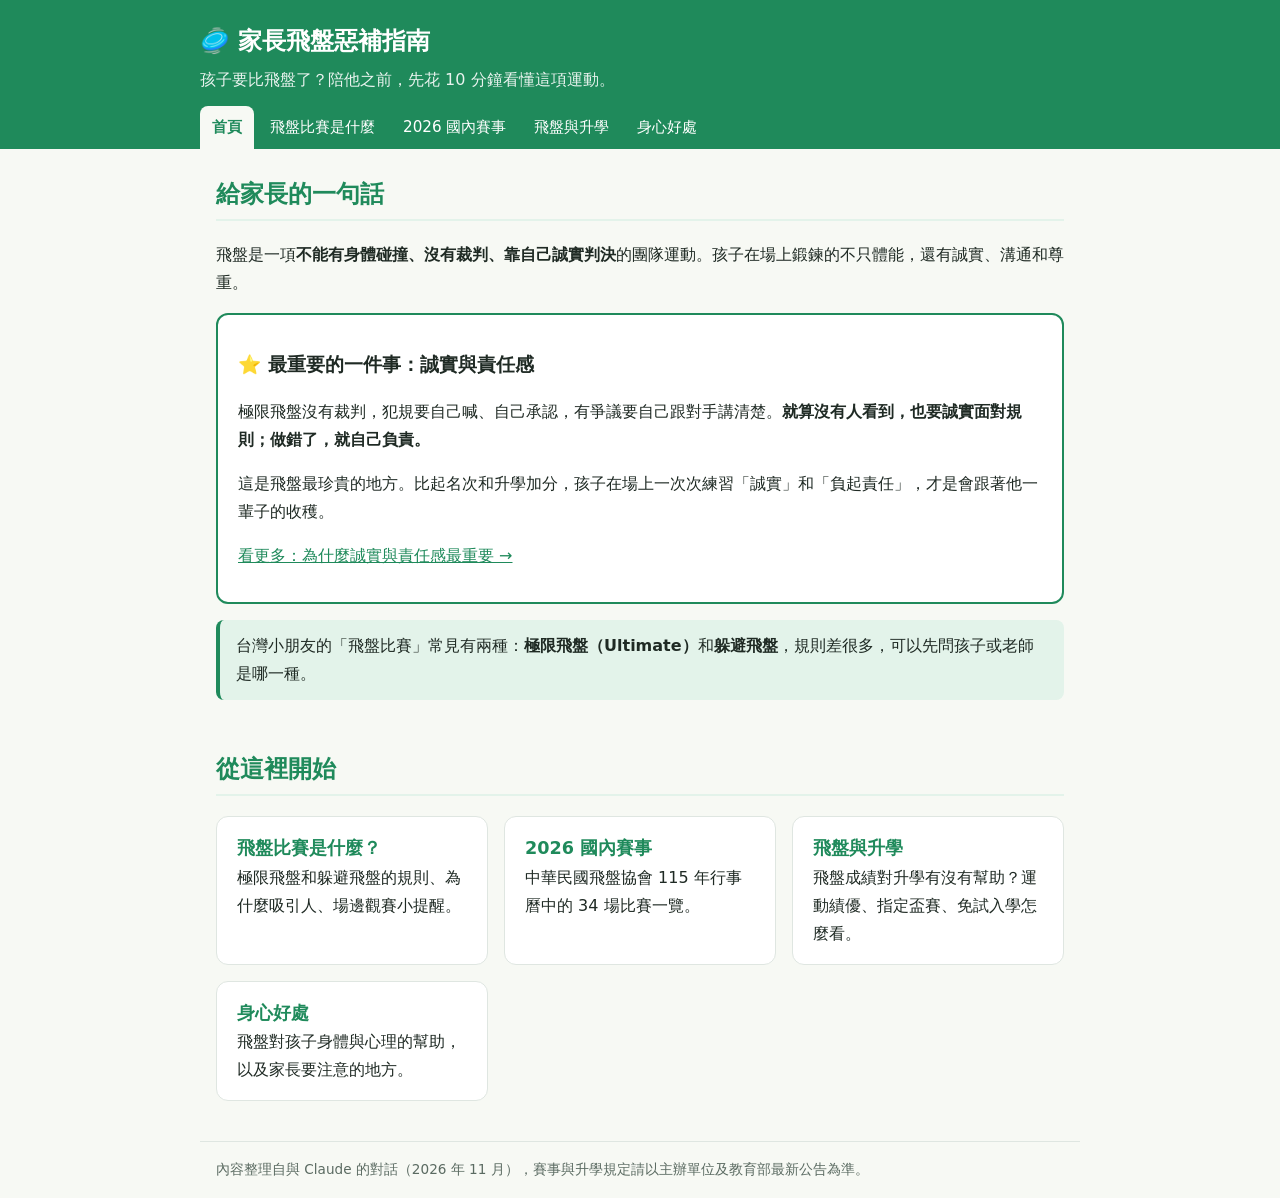
==== index.html @ 4c8a134f "家長飛盤惡補指南：初版網站 Co-Authored-By: Claude Opus 5.5 <noreply@anthropic.com>" ====
<!doctype html>
<html lang="zh-Hant-TW">
<head>
<meta charset="utf-8">
<meta name="viewport" content="width=device-width, initial-scale=1">
<title>家長飛盤惡補指南</title>
<link rel="stylesheet" href="style.css">
</head>
<body>
<header class="site"><div class="inner">
  <h1>🥏 家長飛盤惡補指南</h1>
  <p>孩子要比飛盤了？陪他之前，先花 10 分鐘看懂這項運動。</p>
  <nav>
    <a href="index.html" class="active">首頁</a>
    <a href="what.html">飛盤比賽是什麼</a>
    <a href="events.html">2026 國內賽事</a>
    <a href="admission.html">飛盤與升學</a>
    <a href="benefits.html">身心好處</a>
  </nav>
</div></header>
<main>
  <h2>給家長的一句話</h2>
  <p>飛盤是一項<strong>不能有身體碰撞、沒有裁判、靠自己誠實判決</strong>的團隊運動。孩子在場上鍛鍊的不只體能，還有誠實、溝通和尊重。</p>

  <div class="card" style="border:2px solid var(--accent)">
    <h3>⭐ 最重要的一件事：誠實與責任感</h3>
    <p>極限飛盤沒有裁判，犯規要自己喊、自己承認，有爭議要自己跟對手講清楚。<strong>就算沒有人看到，也要誠實面對規則；做錯了，就自己負責。</strong></p>
    <p>這是飛盤最珍貴的地方。比起名次和升學加分，孩子在場上一次次練習「誠實」和「負起責任」，才是會跟著他一輩子的收穫。</p>
    <p><a href="benefits.html#honesty">看更多：為什麼誠實與責任感最重要 →</a></p>
  </div>

  <div class="note">台灣小朋友的「飛盤比賽」常見有兩種：<strong>極限飛盤（Ultimate）</strong>和<strong>躲避飛盤</strong>，規則差很多，可以先問孩子或老師是哪一種。</div>

  <h2>從這裡開始</h2>
  <div class="grid">
    <a class="card" href="what.html"><strong>飛盤比賽是什麼？</strong><br>極限飛盤和躲避飛盤的規則、為什麼吸引人、場邊觀賽小提醒。</a>
    <a class="card" href="events.html"><strong>2026 國內賽事</strong><br>中華民國飛盤協會 115 年行事曆中的 34 場比賽一覽。</a>
    <a class="card" href="admission.html"><strong>飛盤與升學</strong><br>飛盤成績對升學有沒有幫助？運動績優、指定盃賽、免試入學怎麼看。</a>
    <a class="card" href="benefits.html"><strong>身心好處</strong><br>飛盤對孩子身體與心理的幫助，以及家長要注意的地方。</a>
  </div>
</main>
<footer>內容整理自與 Claude 的對話（2026 年 11 月），賽事與升學規定請以主辦單位及教育部最新公告為準。</footer>
</body>
</html>
---- style.css ----
:root {
  --bg: #f7f9f4;
  --card: #ffffff;
  --text: #1f2a24;
  --muted: #5b6b62;
  --accent: #1f8a5b;
  --accent-soft: #e3f3ea;
  --warn: #b45309;
  --warn-soft: #fef3e2;
  --border: #dfe6e1;
}
@media (prefers-color-scheme: dark) {
  :root {
    --bg: #121714;
    --card: #1b221e;
    --text: #e7ede9;
    --muted: #a3b2a9;
    --accent: #4cc38a;
    --accent-soft: #1f3329;
    --warn: #f5a524;
    --warn-soft: #33281a;
    --border: #2c3731;
  }
}
* { box-sizing: border-box; }
body {
  margin: 0;
  background: var(--bg);
  color: var(--text);
  font-family: "Noto Sans TC", "Microsoft JhengHei", "PingFang TC", system-ui, sans-serif;
  line-height: 1.75;
}
header.site {
  background: var(--accent);
  color: #fff;
  padding: 20px 16px 0;
}
header.site .inner, main, footer { max-width: 880px; margin: 0 auto; }
header.site h1 { margin: 0; font-size: 1.5rem; }
header.site p { margin: 4px 0 12px; opacity: .9; }
nav { display: flex; flex-wrap: wrap; gap: 4px; }
nav a {
  color: #fff;
  text-decoration: none;
  padding: 8px 12px;
  border-radius: 8px 8px 0 0;
  font-size: .95rem;
}
nav a:hover { background: rgba(255,255,255,.15); }
nav a.active { background: var(--bg); color: var(--accent); font-weight: 700; }
main { padding: 24px 16px 40px; }
h2 { color: var(--accent); border-bottom: 2px solid var(--accent-soft); padding-bottom: 4px; margin-top: 2em; }
h2:first-child { margin-top: 0; }
h3 { margin-bottom: .3em; }
a { color: var(--accent); }
.card {
  background: var(--card);
  border: 1px solid var(--border);
  border-radius: 12px;
  padding: 16px 20px;
  margin: 16px 0;
}
.grid { display: grid; grid-template-columns: repeat(auto-fit, minmax(220px, 1fr)); gap: 16px; }
.grid a.card { display: block; text-decoration: none; color: var(--text); margin: 0; }
.grid a.card:hover { border-color: var(--accent); }
.grid a.card strong { color: var(--accent); font-size: 1.1rem; }
.note { background: var(--accent-soft); border-left: 4px solid var(--accent); padding: 12px 16px; border-radius: 8px; margin: 16px 0; }
.warn { background: var(--warn-soft); border-left: 4px solid var(--warn); padding: 12px 16px; border-radius: 8px; margin: 16px 0; }
.table-wrap { overflow-x: auto; }
table { border-collapse: collapse; width: 100%; background: var(--card); font-size: .95rem; }
th, td { border: 1px solid var(--border); padding: 8px 10px; text-align: left; vertical-align: top; }
th { background: var(--accent-soft); white-space: nowrap; }
td:first-child { white-space: nowrap; }
tr.hl td { background: var(--warn-soft); font-weight: 700; }
.tag { display: inline-block; font-size: .8rem; padding: 0 8px; border-radius: 999px; background: var(--accent-soft); color: var(--accent); }
footer { padding: 16px; color: var(--muted); font-size: .85rem; border-top: 1px solid var(--border); }
footer ul { padding-left: 20px; }
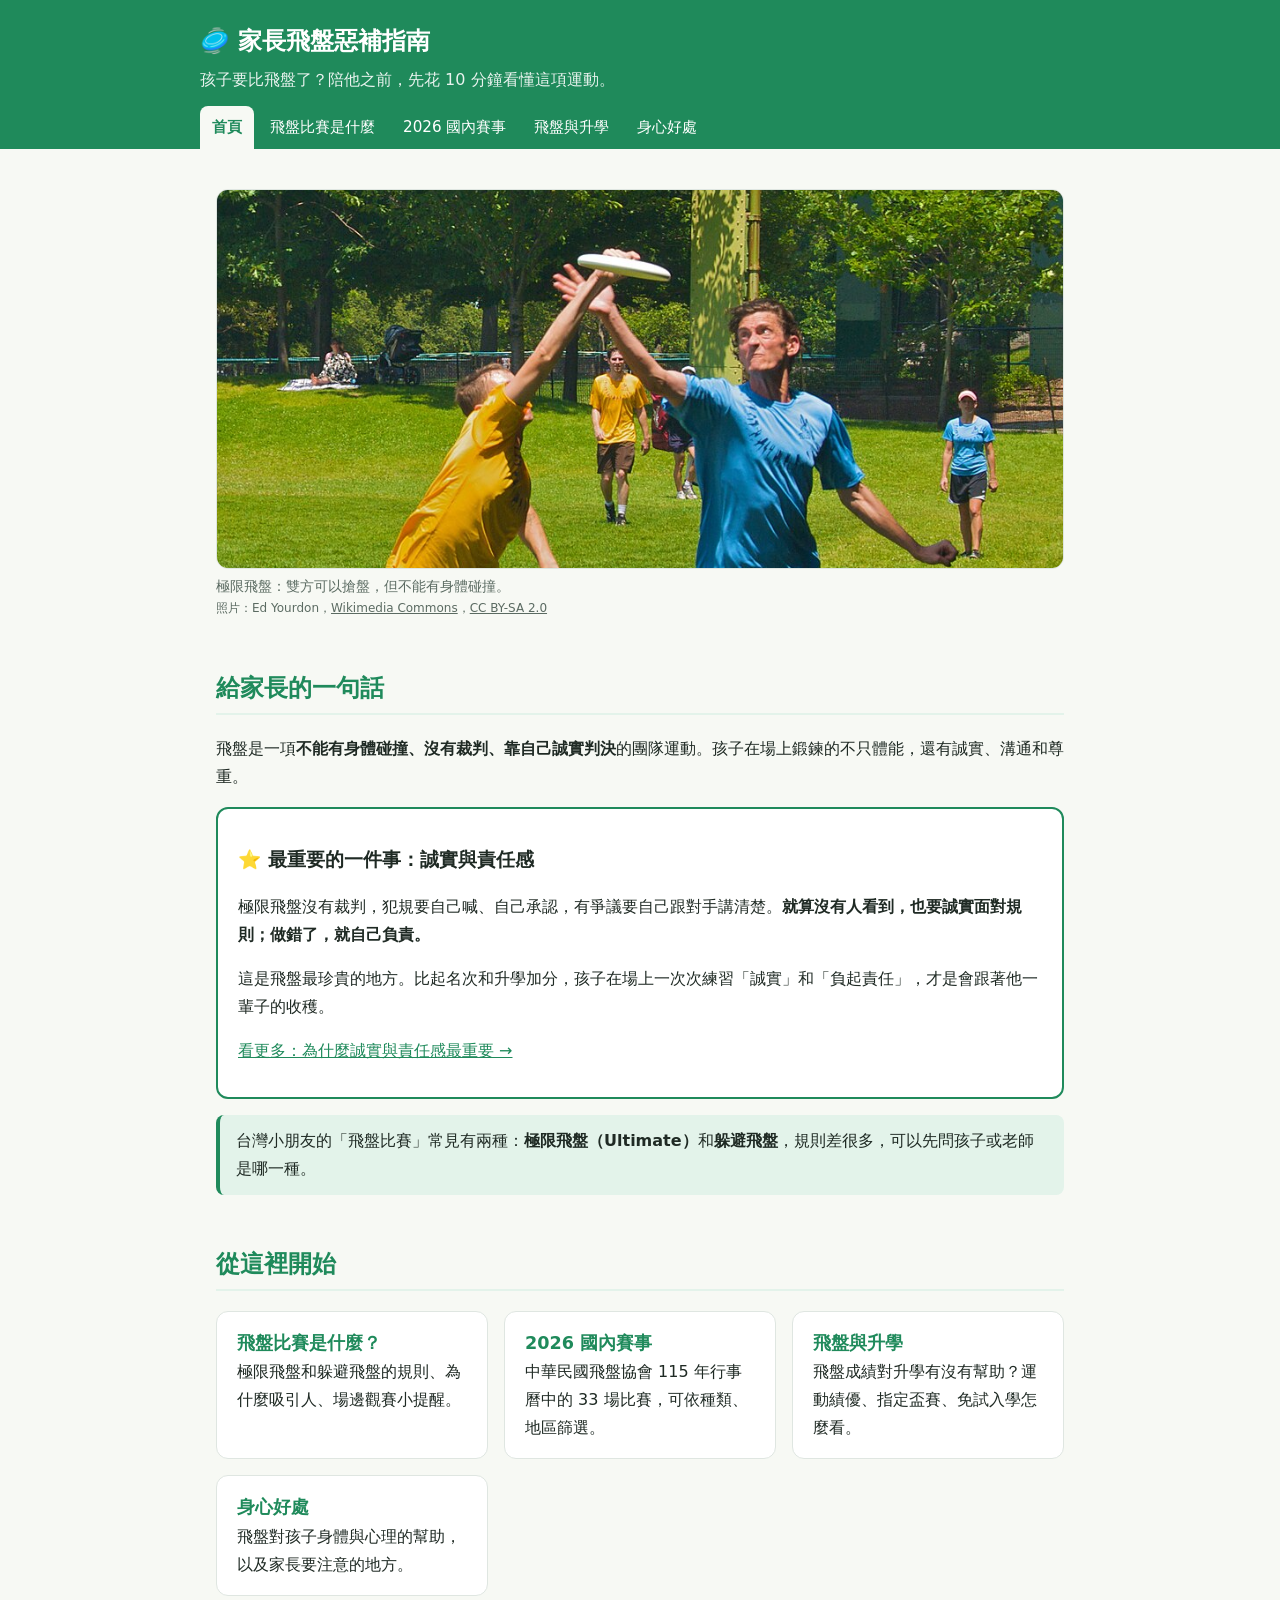
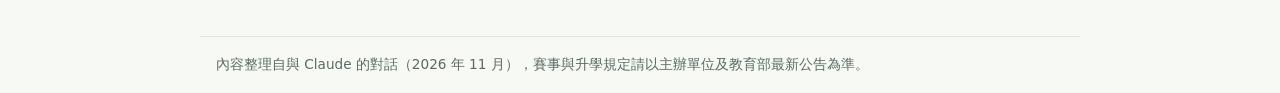
==== commit f9246ba2: "優化 2026 賽事頁並加入圖片 - 賽事頁改為可依種類、地區、學生賽事篩選，自動標示已結束／還有幾天 - 加入下一場比賽提示與統計 - 修正賽事總數為 33 場 - 加入 Wikimedia Com" ====
--- a/index.html
+++ b/index.html
@@ -19,6 +19,13 @@
   </nav>
 </div></header>
 <main>
+  <figure class="hero">
+    <img src="images/ultimate-game.jpg" alt="兩名極限飛盤球員在草地上同時跳起爭搶飛盤" width="960" height="997">
+    <figcaption>極限飛盤：雙方可以搶盤，但不能有身體碰撞。
+      <span class="credit">照片：Ed Yourdon，<a href="https://commons.wikimedia.org/wiki/File:Ultimate_frisbee,_Jul_2009_-_27.jpg">Wikimedia Commons</a>，<a href="https://creativecommons.org/licenses/by-sa/2.0/">CC BY-SA 2.0</a></span>
+    </figcaption>
+  </figure>
+
   <h2>給家長的一句話</h2>
   <p>飛盤是一項<strong>不能有身體碰撞、沒有裁判、靠自己誠實判決</strong>的團隊運動。孩子在場上鍛鍊的不只體能，還有誠實、溝通和尊重。</p>
 
@@ -34,7 +41,7 @@
   <h2>從這裡開始</h2>
   <div class="grid">
     <a class="card" href="what.html"><strong>飛盤比賽是什麼？</strong><br>極限飛盤和躲避飛盤的規則、為什麼吸引人、場邊觀賽小提醒。</a>
-    <a class="card" href="events.html"><strong>2026 國內賽事</strong><br>中華民國飛盤協會 115 年行事曆中的 34 場比賽一覽。</a>
+    <a class="card" href="events.html"><strong>2026 國內賽事</strong><br>中華民國飛盤協會 115 年行事曆中的 33 場比賽，可依種類、地區篩選。</a>
     <a class="card" href="admission.html"><strong>飛盤與升學</strong><br>飛盤成績對升學有沒有幫助？運動績優、指定盃賽、免試入學怎麼看。</a>
     <a class="card" href="benefits.html"><strong>身心好處</strong><br>飛盤對孩子身體與心理的幫助，以及家長要注意的地方。</a>
   </div>
--- a/style.css
+++ b/style.css
@@ -73,5 +73,60 @@
 td:first-child { white-space: nowrap; }
 tr.hl td { background: var(--warn-soft); font-weight: 700; }
 .tag { display: inline-block; font-size: .8rem; padding: 0 8px; border-radius: 999px; background: var(--accent-soft); color: var(--accent); }
+/* 圖片 */
+figure { margin: 16px 0; }
+figure img { width: 100%; height: auto; display: block; border-radius: 12px; border: 1px solid var(--border); }
+figure.hero img { max-height: 380px; object-fit: cover; object-position: center 30%; }
+figure.side { max-width: 420px; }
+figcaption { font-size: .85rem; color: var(--muted); margin-top: 6px; }
+figcaption .credit { display: block; font-size: .75rem; }
+figcaption .credit a { color: var(--muted); }
+.fig-grid { display: grid; grid-template-columns: repeat(auto-fit, minmax(240px, 1fr)); gap: 16px; }
+.fig-grid figure { margin: 0; }
+.fig-grid img { aspect-ratio: 4 / 3; object-fit: cover; }
+
+/* 賽事頁 */
+.next-banner { display: flex; flex-direction: column; gap: 2px; background: var(--accent); color: #fff; border-radius: 12px; padding: 14px 18px; margin: 16px 0; }
+.next-banner strong { font-size: 1.15rem; }
+.next-label { font-size: .85rem; opacity: .9; }
+.stats { display: grid; grid-template-columns: repeat(auto-fit, minmax(120px, 1fr)); gap: 10px; margin: 16px 0; }
+.stat { background: var(--card); border: 1px solid var(--border); border-radius: 12px; padding: 10px 12px; text-align: center; }
+.stat b { display: block; font-size: 1.6rem; color: var(--accent); line-height: 1.2; }
+.stat span { font-size: .8rem; color: var(--muted); }
+.filter-row { display: flex; gap: 10px; align-items: flex-start; margin: 6px 0; }
+.filter-label { flex: 0 0 auto; font-weight: 700; padding-top: 5px; min-width: 2.5em; }
+.chips { display: flex; flex-wrap: wrap; gap: 6px; }
+.chip { font: inherit; font-size: .9rem; border: 1px solid var(--border); background: var(--bg); color: var(--text); border-radius: 999px; padding: 4px 12px; cursor: pointer; }
+.chip:hover { border-color: var(--accent); }
+.chip[aria-pressed="true"] { background: var(--accent); border-color: var(--accent); color: #fff; }
+.result-count { margin: 8px 0 0; color: var(--muted); font-size: .9rem; }
+h3.month { margin: 24px 0 8px; color: var(--accent); }
+.muted { color: var(--muted); font-weight: 400; font-size: .85rem; }
+.event { display: grid; grid-template-columns: 150px 1fr auto; gap: 12px; align-items: center; background: var(--card); border: 1px solid var(--border); border-radius: 12px; padding: 12px 16px; margin: 8px 0; }
+.event.big { border-left: 4px solid var(--accent); }
+.event.past { opacity: .55; }
+.event.postponed .ev-name { text-decoration: line-through; }
+.ev-date { font-weight: 700; font-size: .92rem; }
+.ev-name { font-weight: 700; }
+.ev-meta { font-size: .88rem; color: var(--muted); }
+.ev-tags { margin-top: 4px; display: flex; gap: 6px; flex-wrap: wrap; }
+.tag.kid { background: #e8eefc; color: #2f54b8; }
+.tag.warn-tag { background: var(--warn-soft); color: var(--warn); }
+.ev-status { font-size: .82rem; font-weight: 700; white-space: nowrap; padding: 2px 10px; border-radius: 999px; }
+.s-past { color: var(--muted); }
+.s-upcoming { background: var(--accent-soft); color: var(--accent); }
+.s-live { background: var(--accent); color: #fff; }
+.s-postponed { background: var(--warn-soft); color: var(--warn); }
+.empty { color: var(--muted); text-align: center; padding: 24px; }
+details.glossary summary { cursor: pointer; }
+@media (max-width: 600px) {
+  .event { grid-template-columns: 1fr auto; }
+  .ev-date { grid-column: 1 / -1; }
+  .filter-row { flex-direction: column; gap: 4px; }
+}
+@media (prefers-color-scheme: dark) {
+  .tag.kid { background: #1f2a44; color: #9db6f5; }
+}
+
 footer { padding: 16px; color: var(--muted); font-size: .85rem; border-top: 1px solid var(--border); }
 footer ul { padding-left: 20px; }
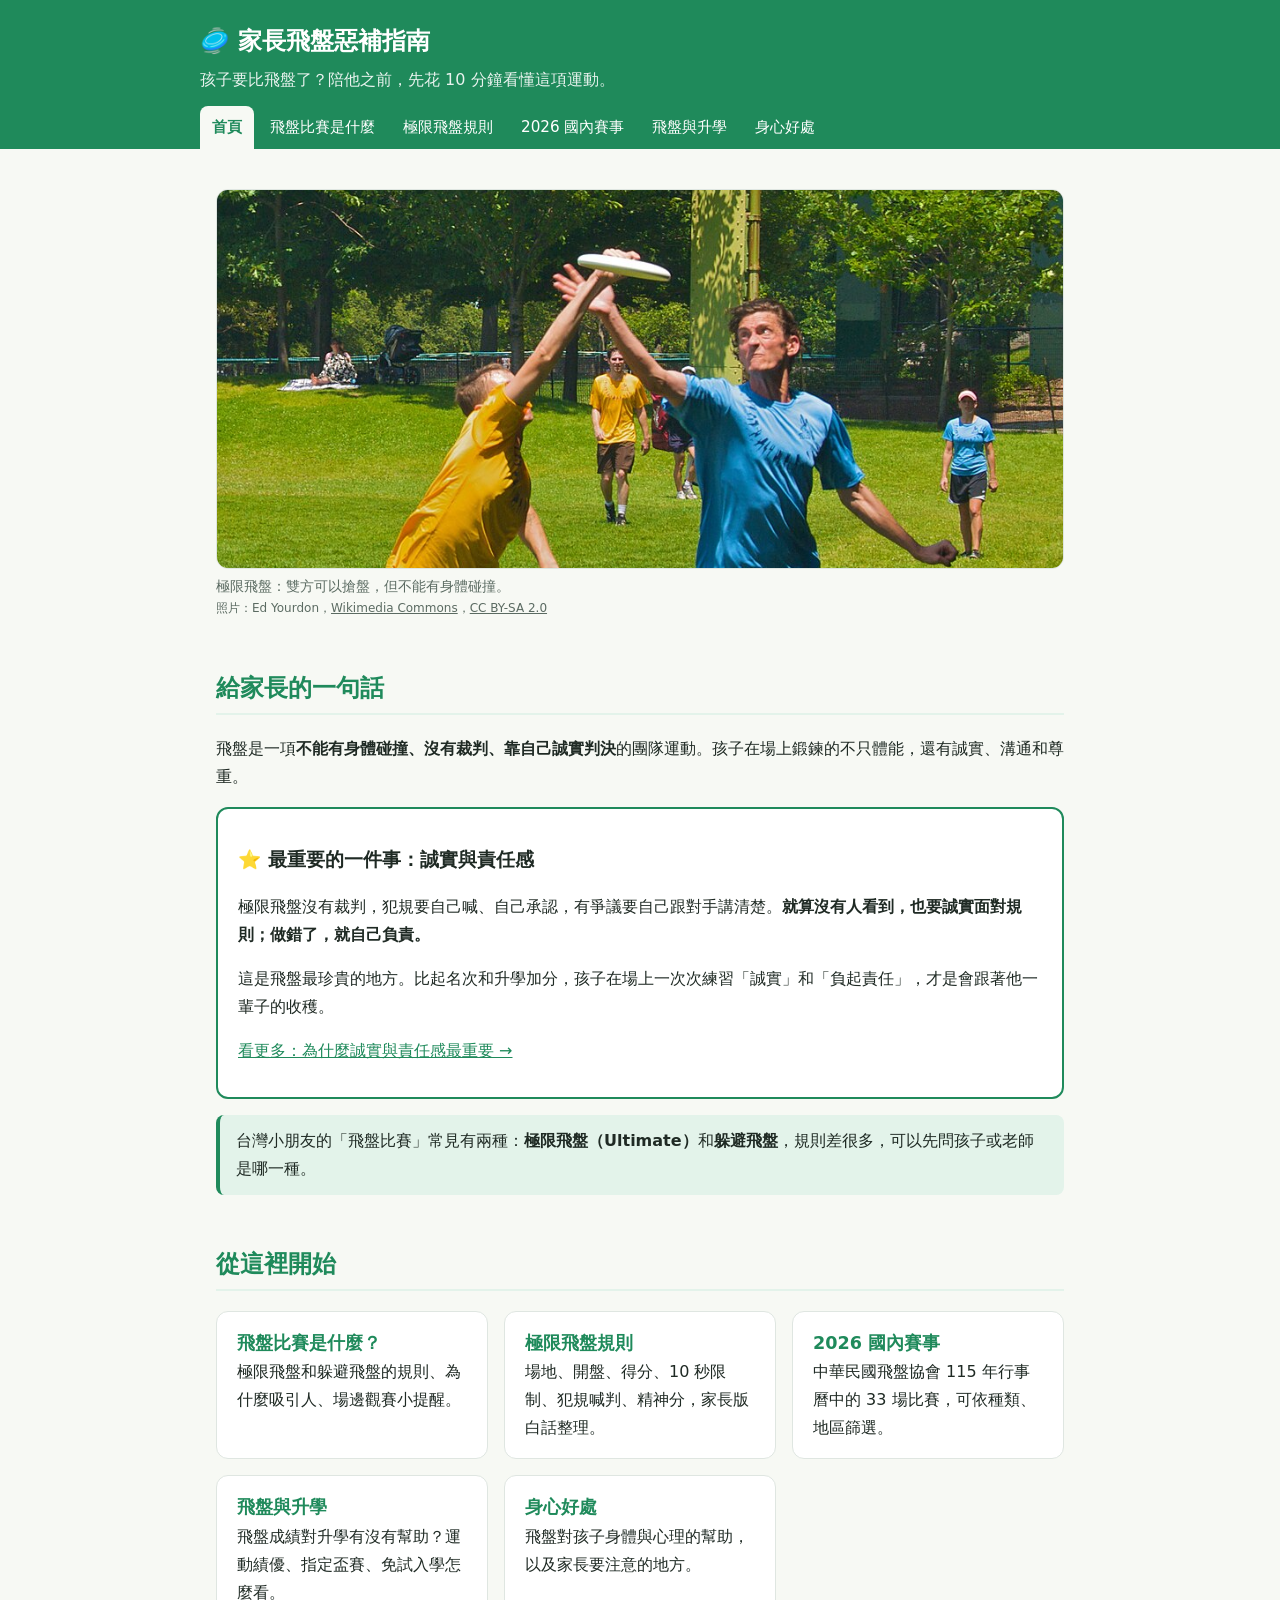
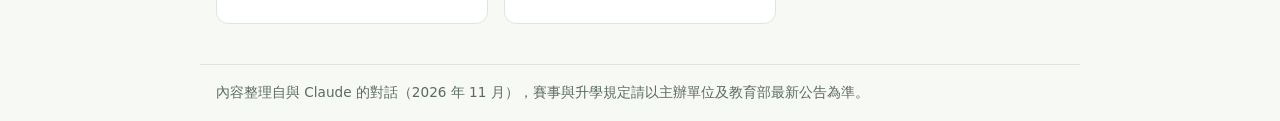
==== commit 192b973b: "新增極限飛盤規則頁 - 場地示意圖、開盤、得分、拿盤限制、換攻守、犯規喊判、換人、精神分、兒童賽調整 - 各頁導覽列加入規則頁連結  Co-Authored-By: Claude Opus 5.5 <" ====
--- a/index.html
+++ b/index.html
@@ -13,6 +13,7 @@
   <nav>
     <a href="index.html" class="active">首頁</a>
     <a href="what.html">飛盤比賽是什麼</a>
+    <a href="rules.html">極限飛盤規則</a>
     <a href="events.html">2026 國內賽事</a>
     <a href="admission.html">飛盤與升學</a>
     <a href="benefits.html">身心好處</a>
@@ -41,6 +42,7 @@
   <h2>從這裡開始</h2>
   <div class="grid">
     <a class="card" href="what.html"><strong>飛盤比賽是什麼？</strong><br>極限飛盤和躲避飛盤的規則、為什麼吸引人、場邊觀賽小提醒。</a>
+    <a class="card" href="rules.html"><strong>極限飛盤規則</strong><br>場地、開盤、得分、10 秒限制、犯規喊判、精神分，家長版白話整理。</a>
     <a class="card" href="events.html"><strong>2026 國內賽事</strong><br>中華民國飛盤協會 115 年行事曆中的 33 場比賽，可依種類、地區篩選。</a>
     <a class="card" href="admission.html"><strong>飛盤與升學</strong><br>飛盤成績對升學有沒有幫助？運動績優、指定盃賽、免試入學怎麼看。</a>
     <a class="card" href="benefits.html"><strong>身心好處</strong><br>飛盤對孩子身體與心理的幫助，以及家長要注意的地方。</a>
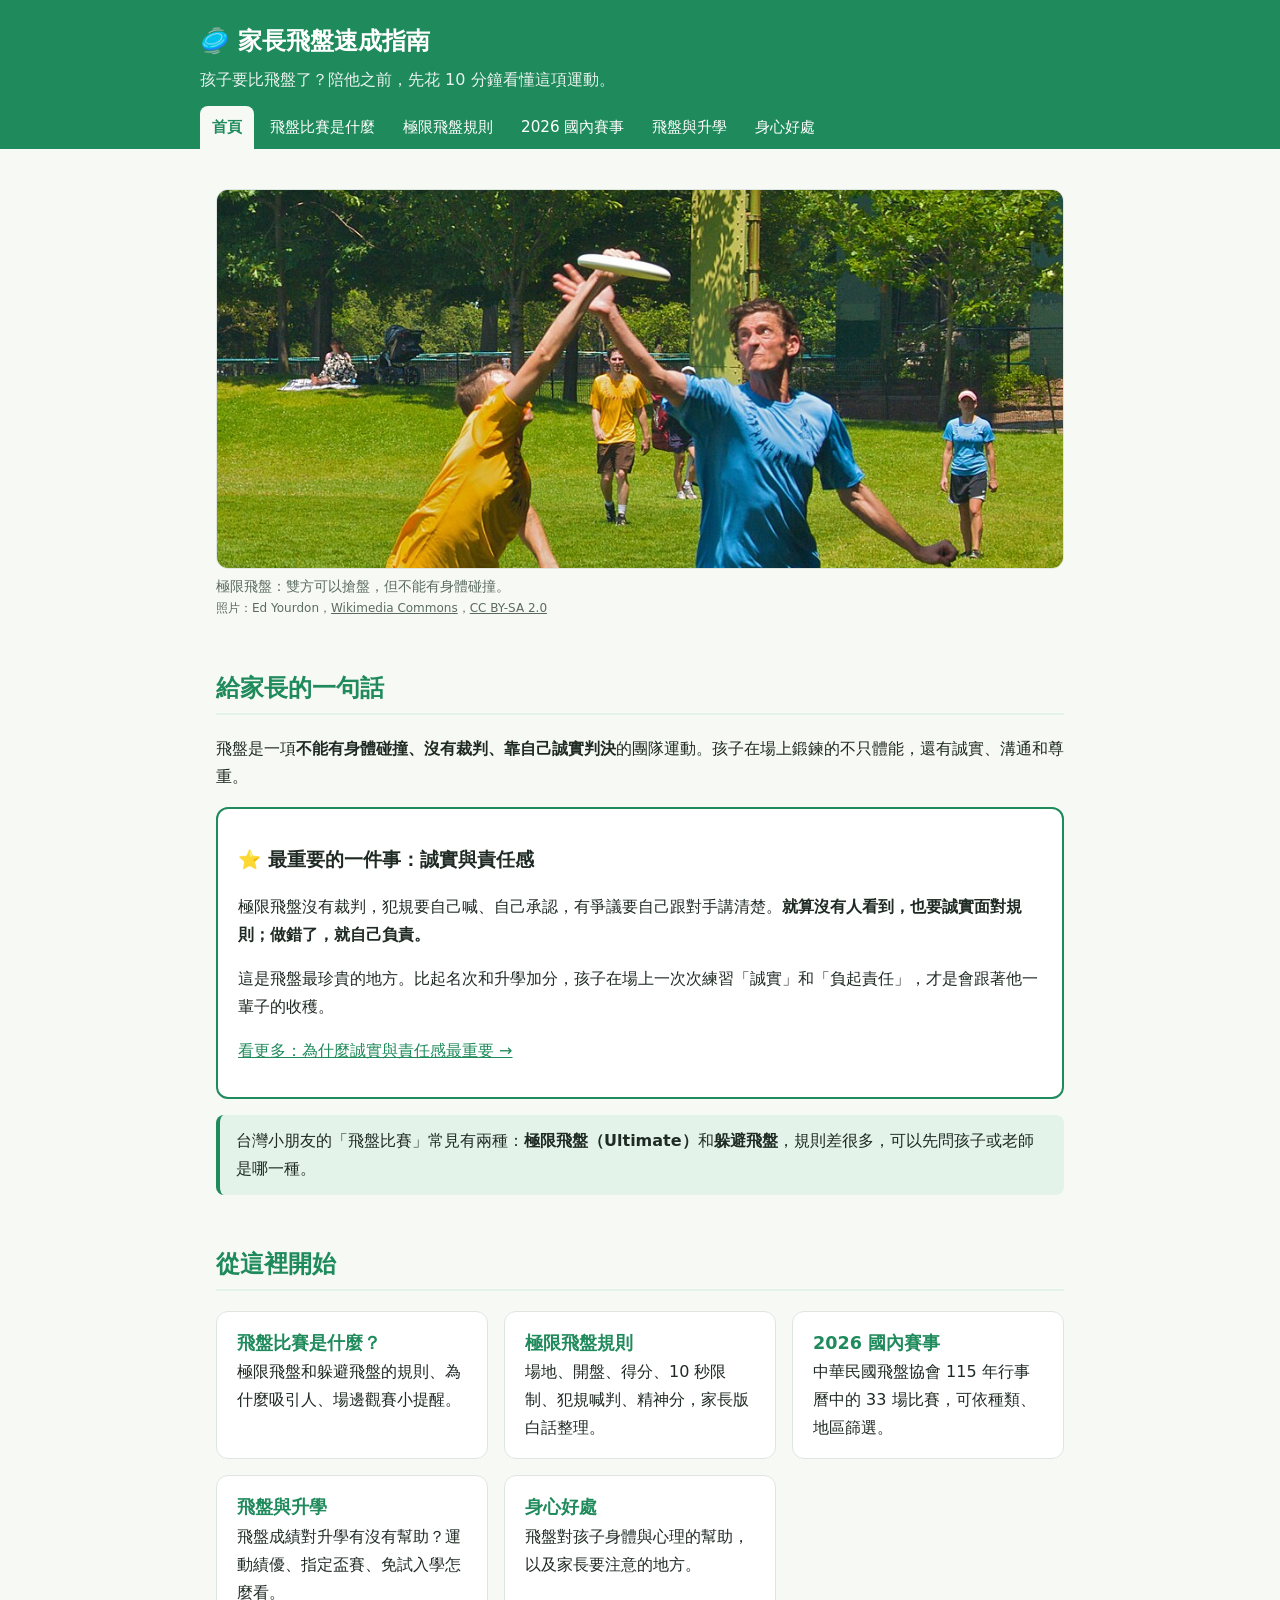
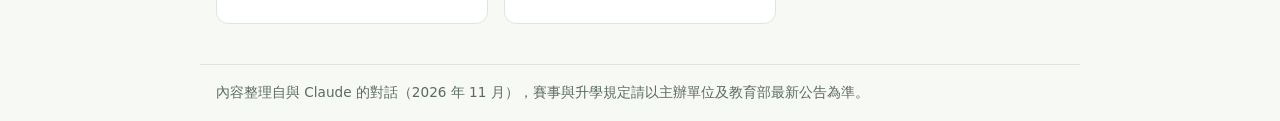
==== commit 4913c4c7: "網站更名為「家長飛盤速成指南」並加入分享縮圖 - 新增 1200x630 分享縮圖（og-image.png） - 各頁加入 Open Graph 與描述設定  Co-Authored-By: Cla" ====
--- a/index.html
+++ b/index.html
@@ -3,12 +3,28 @@
 <head>
 <meta charset="utf-8">
 <meta name="viewport" content="width=device-width, initial-scale=1">
-<title>家長飛盤惡補指南</title>
+<title>家長飛盤速成指南</title>
 <link rel="stylesheet" href="style.css">
+<link rel="icon" href="favicon.svg" type="image/svg+xml">
+<link rel="icon" href="favicon-32.png" type="image/png" sizes="32x32">
+<link rel="apple-touch-icon" href="apple-touch-icon.png">
+<meta name="theme-color" content="#1f8a5b">
+<meta name="description" content="孩子要比飛盤了？給家長的飛盤入門：規則、2026 國內賽事、升學、身心好處，最重要的是誠實與責任感。">
+<meta property="og:type" content="website">
+<meta property="og:site_name" content="家長飛盤速成指南">
+<meta property="og:title" content="家長飛盤速成指南">
+<meta property="og:description" content="孩子要比飛盤了？給家長的飛盤入門：規則、2026 國內賽事、升學、身心好處，最重要的是誠實與責任感。">
+<meta property="og:url" content="https://kuanyuhou.github.io/frisbee-guide/">
+<meta property="og:image" content="https://kuanyuhou.github.io/frisbee-guide/og-image.png">
+<meta property="og:image:width" content="1200">
+<meta property="og:image:height" content="630">
+<meta property="og:image:alt" content="家長飛盤速成指南：規則、賽事、升學、身心好處，誠實與責任感最重要">
+<meta property="og:locale" content="zh_TW">
+<meta name="twitter:card" content="summary_large_image">
 </head>
 <body>
 <header class="site"><div class="inner">
-  <h1>🥏 家長飛盤惡補指南</h1>
+  <h1>🥏 家長飛盤速成指南</h1>
   <p>孩子要比飛盤了？陪他之前，先花 10 分鐘看懂這項運動。</p>
   <nav>
     <a href="index.html" class="active">首頁</a>
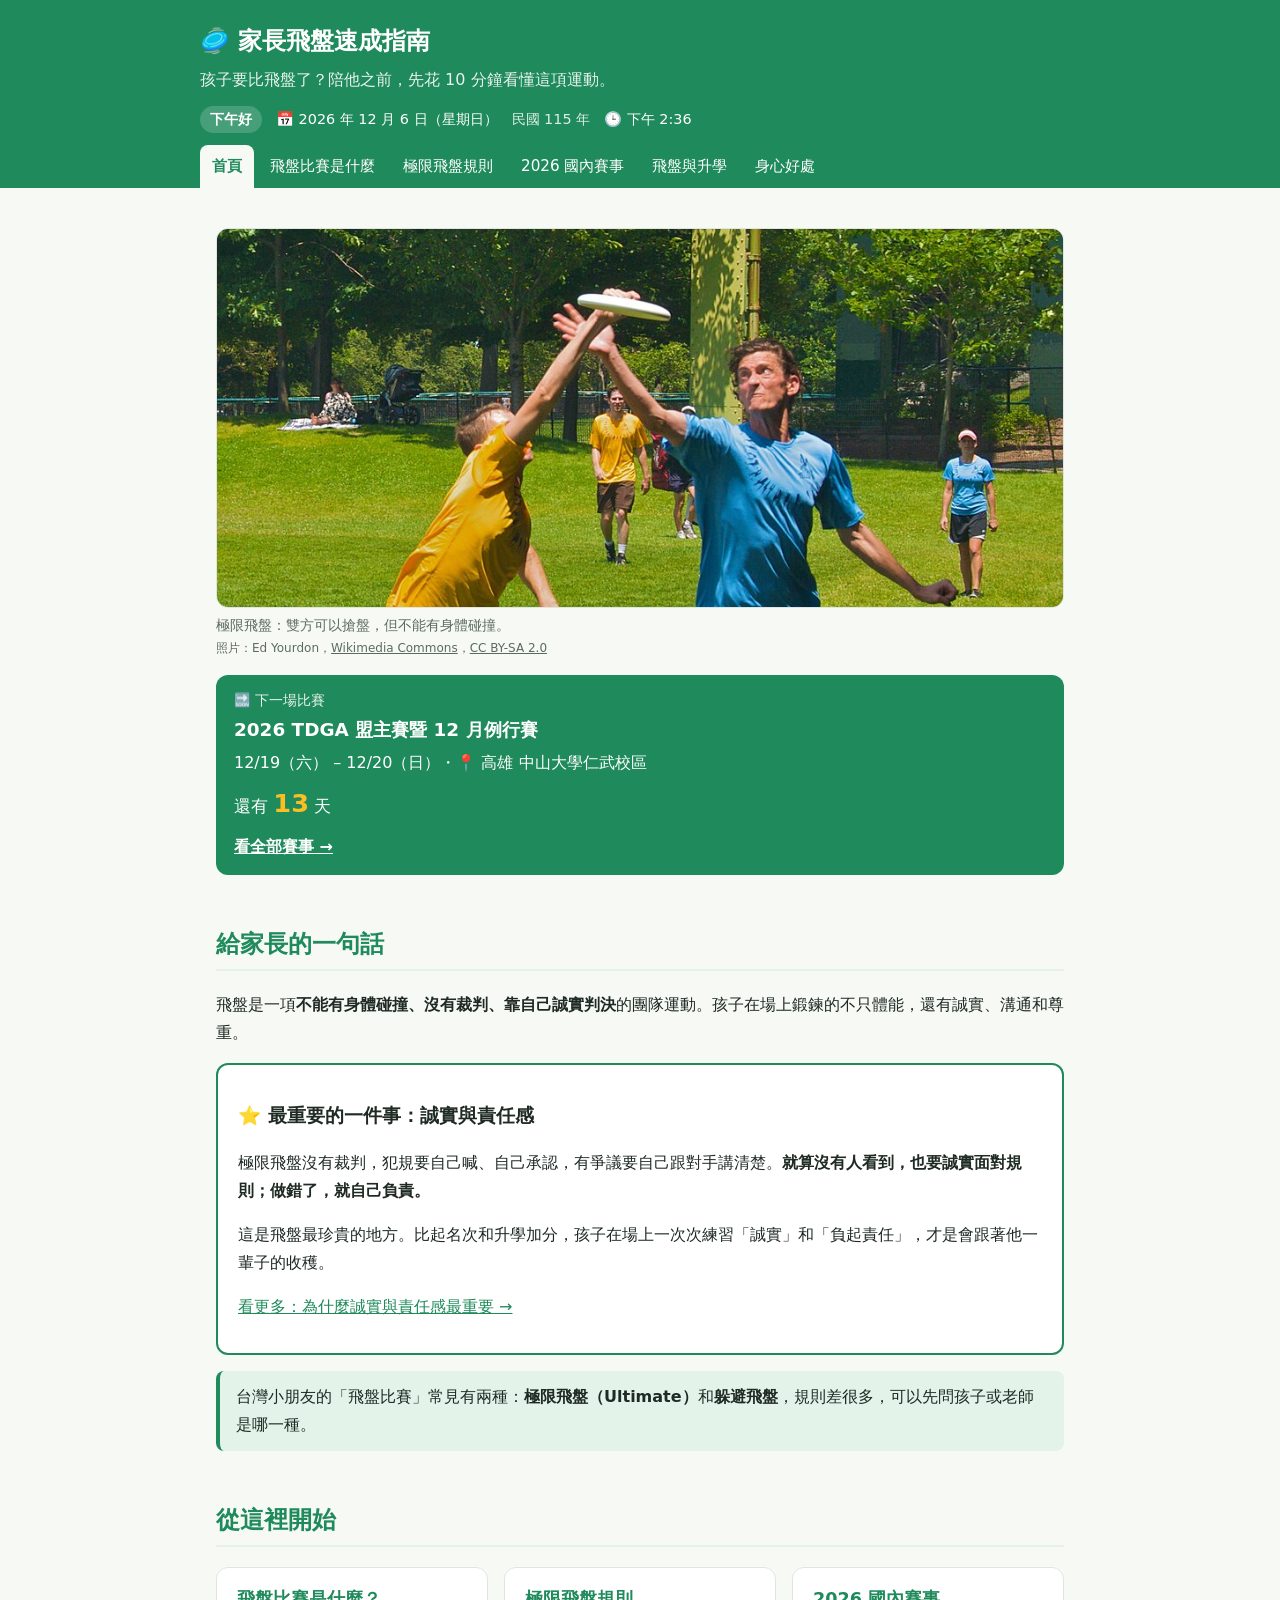
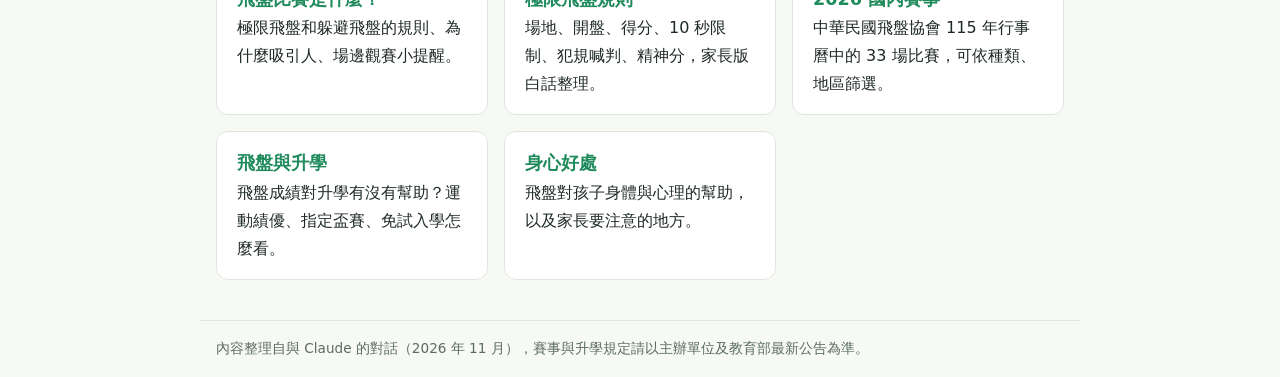
==== commit 2157ceeb: "頁首顯示台灣時間的今日日期與時間，首頁加入下一場比賽倒數 - 新增 site.js：每 20 秒更新時間，跨過午夜自動重新計算 - 賽事資料搬到 events-data.js，首頁與賽事頁共用 - 賽" ====
--- a/index.html
+++ b/index.html
@@ -26,6 +26,7 @@
 <header class="site"><div class="inner">
   <h1>🥏 家長飛盤速成指南</h1>
   <p>孩子要比飛盤了？陪他之前，先花 10 分鐘看懂這項運動。</p>
+  <p class="today" id="today" aria-live="off"></p>
   <nav>
     <a href="index.html" class="active">首頁</a>
     <a href="what.html">飛盤比賽是什麼</a>
@@ -42,6 +43,8 @@
       <span class="credit">照片：Ed Yourdon，<a href="https://commons.wikimedia.org/wiki/File:Ultimate_frisbee,_Jul_2009_-_27.jpg">Wikimedia Commons</a>，<a href="https://creativecommons.org/licenses/by-sa/2.0/">CC BY-SA 2.0</a></span>
     </figcaption>
   </figure>
+
+  <div id="home-next" class="next-banner" hidden></div>
 
   <h2>給家長的一句話</h2>
   <p>飛盤是一項<strong>不能有身體碰撞、沒有裁判、靠自己誠實判決</strong>的團隊運動。孩子在場上鍛鍊的不只體能，還有誠實、溝通和尊重。</p>
@@ -65,5 +68,7 @@
   </div>
 </main>
 <footer>內容整理自與 Claude 的對話（2026 年 11 月），賽事與升學規定請以主辦單位及教育部最新公告為準。</footer>
+<script src="events-data.js"></script>
+<script src="site.js"></script>
 </body>
 </html>
--- a/style.css
+++ b/style.css
@@ -73,6 +73,20 @@
 td:first-child { white-space: nowrap; }
 tr.hl td { background: var(--warn-soft); font-weight: 700; }
 .tag { display: inline-block; font-size: .8rem; padding: 0 8px; border-radius: 999px; background: var(--accent-soft); color: var(--accent); }
+/* 頁首今日日期 */
+.today { display: flex; flex-wrap: wrap; gap: 4px 14px; align-items: center; margin: 0 0 12px; font-size: .9rem; opacity: 1; }
+.today:empty { display: none; }
+.today span { white-space: nowrap; }
+.today-greet { background: rgba(255,255,255,.18); padding: 1px 10px; border-radius: 999px; font-weight: 700; }
+.today-roc { opacity: .85; }
+header.site p.today { opacity: 1; }
+
+/* 首頁下一場比賽 */
+#home-next .countdown { font-size: 1.05rem; margin-top: 2px; }
+#home-next .countdown b { font-size: 1.6rem; color: #fbbf24; }
+#home-next hr { border: 0; border-top: 1px solid rgba(255,255,255,.3); margin: 10px 0; width: 100%; }
+.next-banner .next-link { color: #fff; margin-top: 6px; font-weight: 700; align-self: flex-start; }
+
 /* 圖片 */
 figure { margin: 16px 0; }
 figure img { width: 100%; height: auto; display: block; border-radius: 12px; border: 1px solid var(--border); }
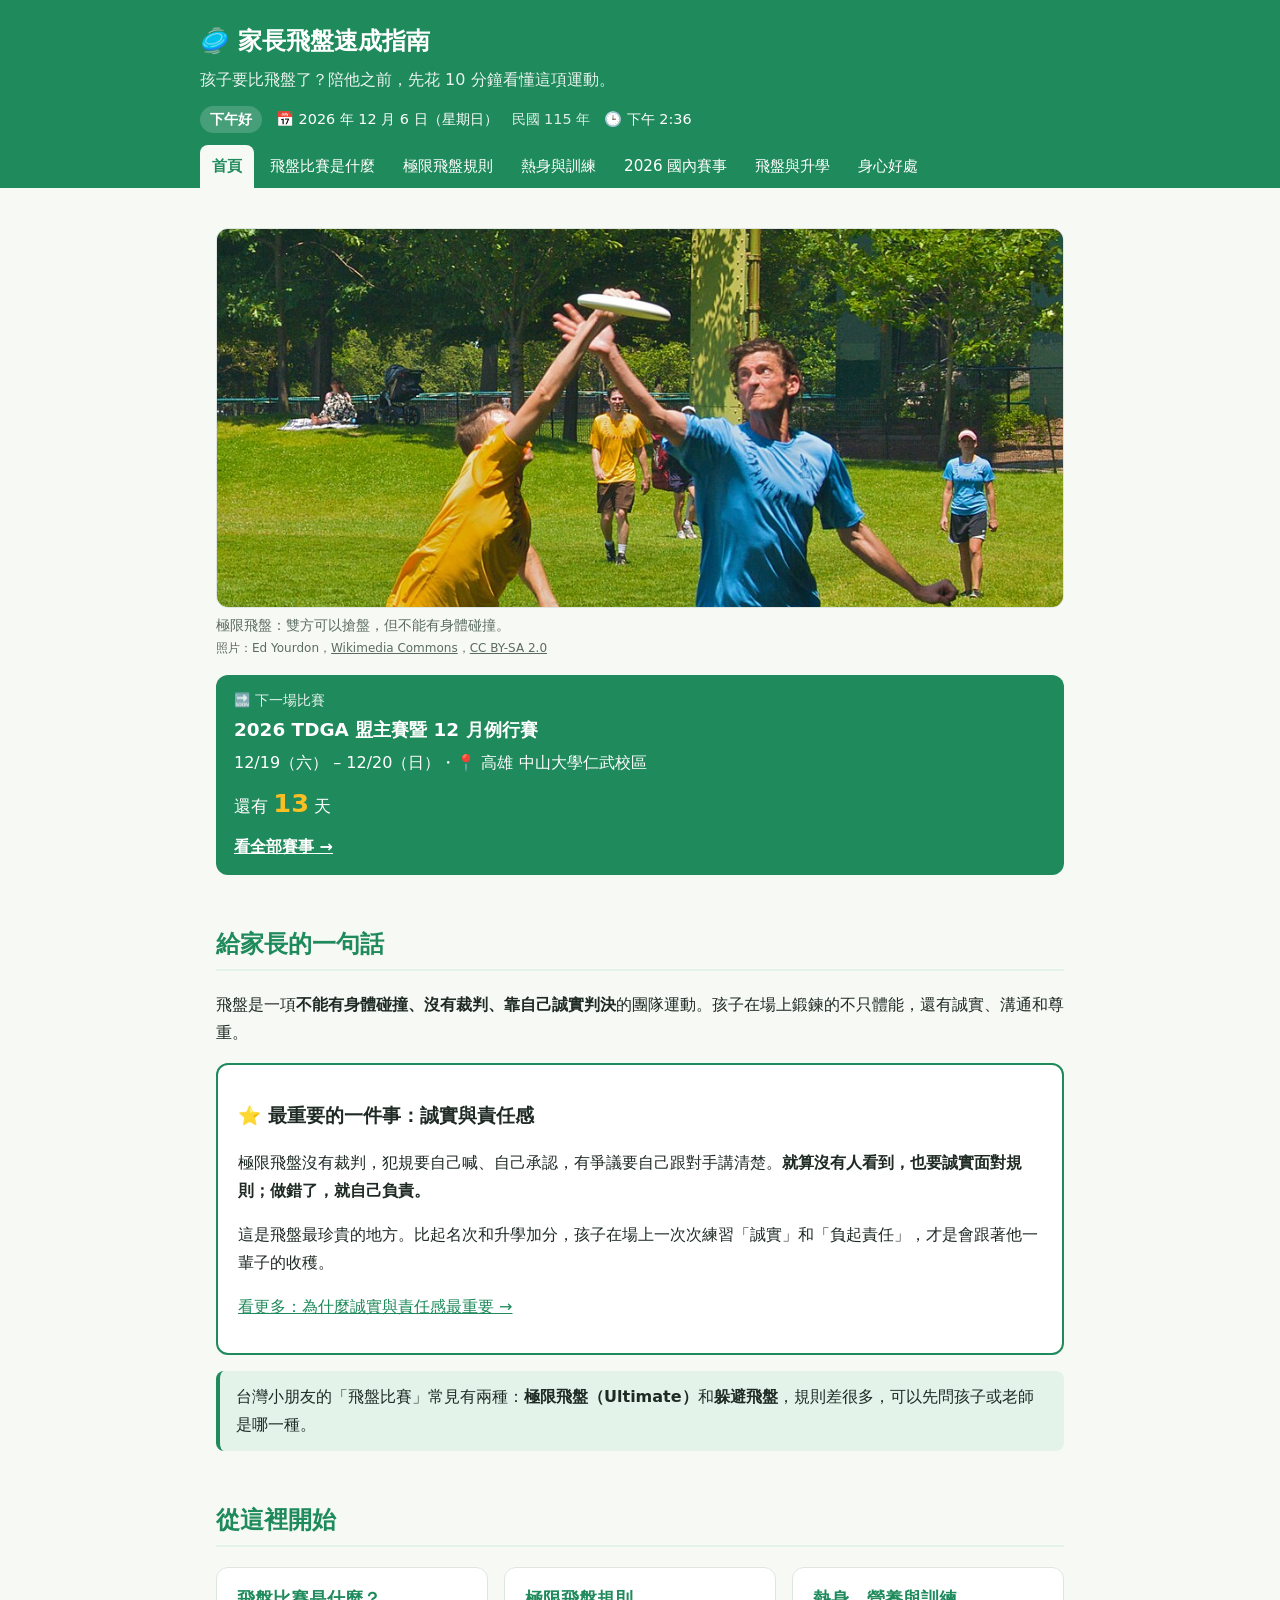
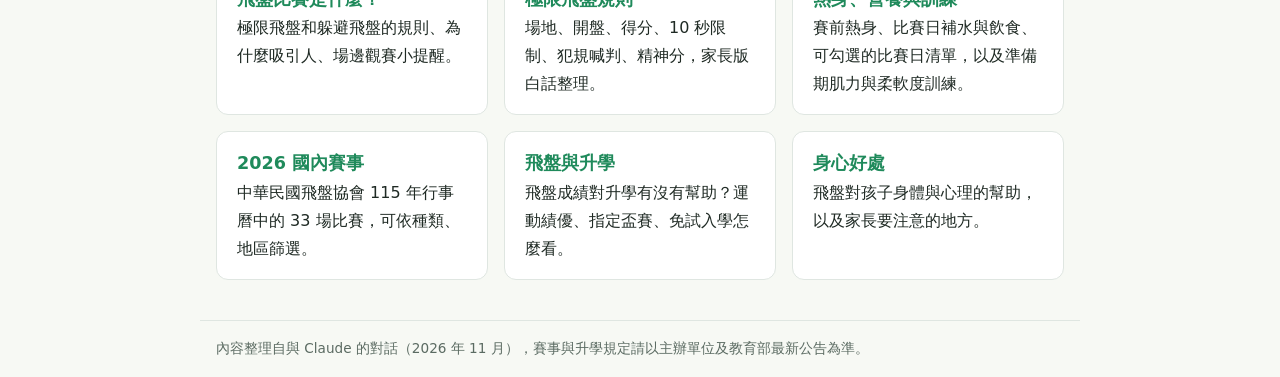
==== commit 14fdab10: "新增「熱身、營養與訓練」頁 - 賽前熱身、賽後收操、錦標賽注意事項 - 補水、比賽日飲食，提醒小朋友不需營養補充品 - 可勾選的比賽日檢查清單（只存在本機） - 準備期肌力、跳躍落地、敏捷、柔軟度訓練" ====
--- a/index.html
+++ b/index.html
@@ -31,6 +31,7 @@
     <a href="index.html" class="active">首頁</a>
     <a href="what.html">飛盤比賽是什麼</a>
     <a href="rules.html">極限飛盤規則</a>
+    <a href="training.html">熱身與訓練</a>
     <a href="events.html">2026 國內賽事</a>
     <a href="admission.html">飛盤與升學</a>
     <a href="benefits.html">身心好處</a>
@@ -62,6 +63,7 @@
   <div class="grid">
     <a class="card" href="what.html"><strong>飛盤比賽是什麼？</strong><br>極限飛盤和躲避飛盤的規則、為什麼吸引人、場邊觀賽小提醒。</a>
     <a class="card" href="rules.html"><strong>極限飛盤規則</strong><br>場地、開盤、得分、10 秒限制、犯規喊判、精神分，家長版白話整理。</a>
+    <a class="card" href="training.html"><strong>熱身、營養與訓練</strong><br>賽前熱身、比賽日補水與飲食、可勾選的比賽日清單，以及準備期肌力與柔軟度訓練。</a>
     <a class="card" href="events.html"><strong>2026 國內賽事</strong><br>中華民國飛盤協會 115 年行事曆中的 33 場比賽，可依種類、地區篩選。</a>
     <a class="card" href="admission.html"><strong>飛盤與升學</strong><br>飛盤成績對升學有沒有幫助？運動績優、指定盃賽、免試入學怎麼看。</a>
     <a class="card" href="benefits.html"><strong>身心好處</strong><br>飛盤對孩子身體與心理的幫助，以及家長要注意的地方。</a>
--- a/style.css
+++ b/style.css
@@ -87,6 +87,17 @@
 #home-next hr { border: 0; border-top: 1px solid rgba(255,255,255,.3); margin: 10px 0; width: 100%; }
 .next-banner .next-link { color: #fff; margin-top: 6px; font-weight: 700; align-self: flex-start; }
 
+/* 熱身與訓練頁 */
+.toc { display: flex; flex-wrap: wrap; gap: 6px 16px; align-items: center; }
+.toc a { text-decoration: none; white-space: nowrap; }
+.toc a:hover { text-decoration: underline; }
+h2[id] { scroll-margin-top: 12px; }
+.checklist { list-style: none; padding: 0; margin: 0; display: grid; grid-template-columns: repeat(auto-fit, minmax(220px, 1fr)); gap: 6px 16px; }
+.checklist label { display: flex; gap: 10px; align-items: center; padding: 6px 4px; cursor: pointer; }
+.checklist input { width: 20px; height: 20px; accent-color: var(--accent); flex: 0 0 auto; }
+.checklist input:checked + * , .checklist label:has(input:checked) { color: var(--muted); text-decoration: line-through; }
+p.muted { font-size: .88rem; }
+
 /* 圖片 */
 figure { margin: 16px 0; }
 figure img { width: 100%; height: auto; display: block; border-radius: 12px; border: 1px solid var(--border); }
